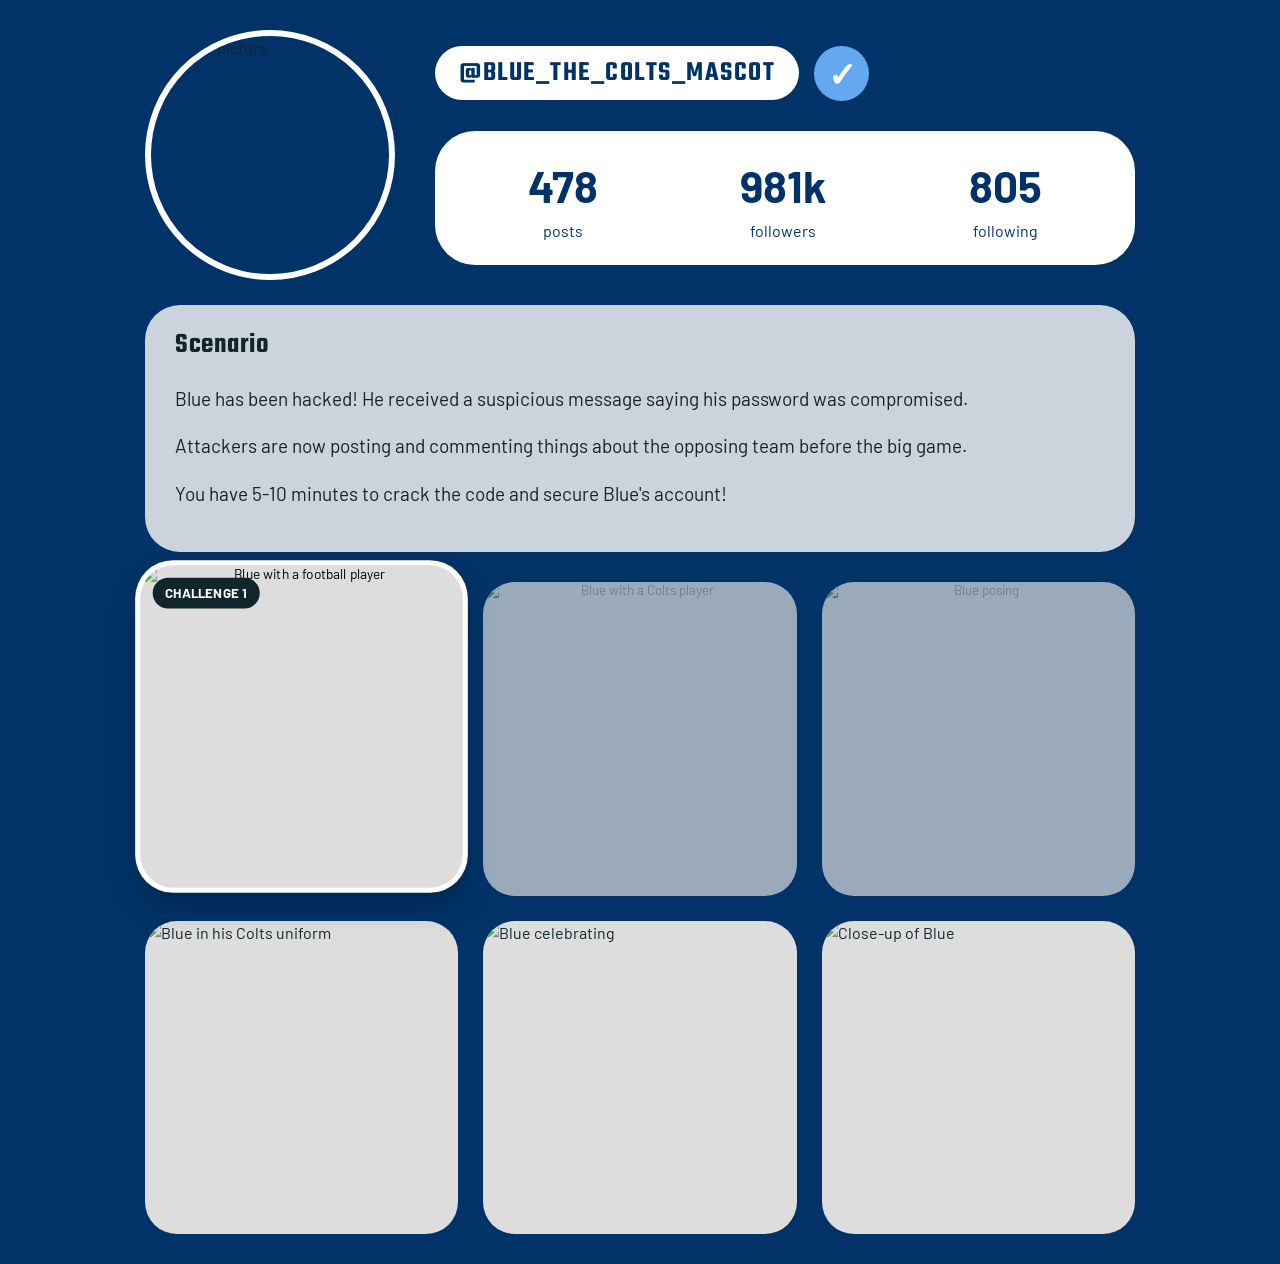
==== index.html @ 4e82610a "Add files via upload" ====
<!DOCTYPE html>
<html lang="en">
<head>
    <meta charset="UTF-8">
    <meta name="viewport" content="width=device-width, initial-scale=1.0">
    <title>Blue Social Page</title>

    <link rel="stylesheet" href="style.css">
    <script src="escape.js" defer></script>
</head>

<body>

    <div class="profile">

        <div class="profile-header">

            <img
                src="images/blueprofilepicture.jpg"
                alt="Profile picture"
                class="profile-picture"
            >

            <div class="profile-info">

                <div class="username-row">
                    <h1>@blue_the_colts_mascot</h1>
                    <span class="verified">✓</span>
                </div>

                <div class="stats">

                    <div>
                        <span class="number">478</span>
                        <span>posts</span>
                    </div>

                    <div>
                        <span class="number">981k</span>
                        <span>followers</span>
                    </div>

                    <div>
                        <span class="number">805</span>
                        <span>following</span>
                    </div>

                </div>

            </div>

        </div>

        <div class="scenario">

            <h2>Scenario</h2>

            <p>
                Blue has been hacked! He received a suspicious message
                saying his password was compromised.
            </p>

            <p>
                Attackers are now posting and commenting things about the
                opposing team before the big game.
            </p>

            <p>
                You have 5-10 minutes to crack the code and secure
                Blue's account!
            </p>

        </div>

        <!-- POSTS / CHALLENGES -->

        <div class="post-grid">
            
            <!-- CHALLENGE 1 -->
             <button class="post challenge" id="challenge1" data-challenge="1">
                <img src="images/bluepost1.jpg" alt="Blue with a football player">
                <span class="challenge-label">Challenge 1</span>
             </button>

            <!-- CHALLENGE 2 -->
            <button class="post challenge" id="challenge2" data-challenge="2">
                <img src="images/bluepost2.jpg" alt="Blue with a Colts player">
                <span class="challenge-label">Challenge 2</span>
            </button>

            <!-- CHALLENGE 3 -->
            <button class="post challenge" id="challenge3" data-challenge="3">
                <img src="images/bluepost3.jpg" alt="Blue posing">
                <span class="challenge-label">Challenge 3</span>
            </button>

            <!-- DECORATIVE POSTS -->
            <div class="post">
                <img src="images/bluepost4.jpg" alt="Blue in his Colts uniform">
            </div>
            <div class="post">
                <img src="images/bluepost5.jpg" alt="Blue celebrating">
            </div>
            <div class="post">
                <img src="images/bluepost6.jpg" alt="Close-up of Blue">
            </div>

        </div>

    </div>

    <!-- FINAL ESCAPE ROOM SUCCESS POPUP -->
     <div class="popup-overlay" id="finalSuccessPopup">
        <div class="success-popup">
            <div class="success-icon">✓</div>

            <h2>Blue's Account Is Secure!</h2>

            <p>
                Congratulations! You've completed all three challenges 
                and helped Blue protect his account from hackers!
            </p>

            <p><strong>Blue is safe, and the escape room is complete!</strong></p>

            <button type="button" class="continue-button" id="restartEscapeRoom">Play Again</button>
        </div>
     </div>

</body>
</html>
---- style.css ----
@import url('https://fonts.googleapis.com/css2?family=Barlow:wght@400;500;600;700;800&&family=Teko:wght@400;500;600;700&display=swap');

* {
    box-sizing: border-box;
}

body {
    margin: 0;
    font-family: 'Barlow', Arial, Helvetica, sans-serif;
    background-color: #013369;
    color: #10252c;
    font-size: 16px;
    line-height: 1.5;
}

h1,
h2,
h3,
.challenge-title {
    font-family: 'Teko', Impact, sans-serif;
    font-weight: 600;
    line-height: 1.1;
}

h1,
.challenge-title {
    letter-spacing: 1.5px;
    text-transform: uppercase;
}

h2 {
    letter-spacing: 0.5px;
}

h3 {
    letter-spacing: 0.3px;
}

p,
button,
input,
textarea,
select,
.message-sender,
.message-bubble,
.sql-block,
.password-item {
    font-family: 'Barlow', Arial, Helvetica, sans-serif;
}

.profile {
    max-width: 1050px;
    margin: 0 auto;
    padding: 30px;
}

/* PROFILE HEADER */

.profile-header {
    display: flex;
    align-items: center;
    gap: 40px;
}

.profile-picture {
    width: 250px;
    height: 250px;
    border-radius: 50%;
    object-fit: cover;
    border: 6px solid white;
}

.profile-info {
    flex: 1;
}

.username-row {
    display: flex;
    align-items: center;
    gap: 15px;
}

.username-row h1 {
    background-color: white;
    color: #013369;
    padding: 12px 24px;
    border-radius: 30px;
    margin: 0;
    font-size: 28px;
}

.verified {
    width: 55px;
    height: 55px;
    display: flex;
    align-items: center;
    justify-content: center;
    border-radius: 50%;
    background-color: #63a8f1;
    color: white;
    font-size: 34px;
    font-weight: bold;
}

/* STATS */

.stats {
    margin-top: 30px;
    background-color: white;
    color: #013369;
    border-radius: 40px;
    padding: 22px;
    display: flex;
    justify-content: space-around;
    text-align: center;
}

.stats div {
    display: flex;
    flex-direction: column;
}

.number {
    font-size: 44px;
    font-weight: bold;
}

/* SCENARIO */

.scenario {
    margin-top: 25px;
    background-color: #cbd4dc;
    color: #10252c;
    border-radius: 35px;
    padding: 25px 30px;
    font-size: 19px;
    line-height: 1.5;
}

.scenario h2 {
    margin-top: 0;
}

/* POSTS */

.post-grid {
    margin-top: 30px;
    display: grid;
    grid-template-columns: repeat(3, 1fr);
    gap: 25px;
}

.post {
    position: relative;
    width: 100%;
    aspect-ratio: 1 / 1;
    overflow: hidden;
    padding: 0;
    border: none;
    border-radius: 32px;
    background-color: #ddd;
}

.post img {
    width: 100%;
    height: 100%;
    display: block;
    object-fit: cover;
}

.challenge {
    cursor: not-allowed;
    transition: transform 0.25s ease, box-shadow 0.25s ease, filter 0.25s ease;
}

.challenge.locked {
    cursor: not-allowed;
    filter: saturate(0.7);
    opacity: 0.7;
}

.challenge.active {
    cursor: pointer;
    transform: translateY(-12px) scale(1.03);
    box-shadow: 0 0 0 5px white, 0 15px 30px rgba(0, 0, 0, 0.3);
    z-index: 5;
}

.challenge.active:hover {
    transform: translateY(-18px) scale(1.05);
    box-shadow: 0 0 0 6px white, 0 20px 35px rgba(0, 0, 0, 0.35);
}

.challenge-label {
    position: absolute;
    top: 12px;
    left: 12px;
    padding: 7px 12px;
    border-radius: 15px;
    background-color: #10252c;
    color: white;
    font-size: 13px;
    font-weight: bold;
    text-transform: uppercase;
}

.challenge.locked .challenge-label {
    display: none;
}

.challenge.complete {
    cursor: default;
    opacity: 0.75;
    filter: saturate(0.7);
}

.challenge.complete::after {
    content: "✓ SOLVED";
    position: absolute;
    top: 12px;
    right: 12px;
    padding: 7px 11px;
    border-radius: 15px;
    background-color: #63a8f1;
    color: white;
    font-size: 13px;
    font-weight: bold;
}

/* CHALLENGE PAGES */

.challenge-title {
    margin: 18px 0;
    text-align: center;
    color: white;
    font-size: 28px;
}

.challenge-container {
    width: min(980px, calc(100% - 40px));
    margin: 0 auto;
    padding: 35px 50px 25px;
    background-color: #cbd4dc;
    border-radius: 48px;
}

.challenge-image {
    display: block;
    width: 100%;
    height: 370px;
    object-fit: cover;
    border-radius: 45px;
}

.challenge-container > h2 {
    margin: 12px 0 20px;
    font-size: 25px;
}

.instructions h3 {
    margin: 0 0 5px;
    font-size: 24px;
}

.instructions p {
    margin: 5px 0 22px;
    font-size: 22px;
    line-height: 1.4;
}

.instructions .hint {
    margin-top: 30px;
}

/* CHALLENGE 1 */
.sql-area {
    margin-top: 20px;
}

.sql-area > h3 {
    margin-bottom: 15px;
    font-size: 22px;
}

.query-slots {
    display: grid;
    grid-template-columns: repeat(4, 1fr);
    gap: 20px;
    margin-bottom: 25px;
}

.query-slot {
    display: flex;
    align-items: center;
    justify-content: center;
    min-height: 115px;
    padding: 10px;
    border: 3px dashed #9ba8b3;
    border-radius: 30px;
    background-color: #e9eef4;
    color: #777;
    font-size: 23px;
    transition: background-color 0.2s ease, border-color 0.2s ease;
}

.query-slot.drag-over {
    border-color: #23698f;
    background-color: #d5e9f5;
}

.query-slot .sql-block {
    width: 100%;
    margin: 0;
}

.sql-blocks {
    display: flex;
    justify-content: center;
    gap: 25px;
    flex-wrap: wrap;
    min-height: 130px;
    padding: 5px;
}

.sql-block {
    display: flex;
    align-items: center;
    justify-content: center;
    min-width: 150px;
    min-height: 110px;
    padding: 20px;
    border-radius: 30px;
    background-color: #f5f6fb;
    color: #013369;
    font-size: 30px;
    font-weight: bold;
    cursor: grab;
    user-select: none;
    box-shadow: 0 2px 5px rgba(0, 0, 0, 0.08);
    transition: transform 0.2s ease, box-shadow 0.2s ease;
}

.sql-block:hover {
    transform: translateY(-5px);
    box-shadow: 0 8px 15px rgba(0, 0, 0, 0.15);
}

.sql-block:active {
    cursor: grabbing;
    transform: scale(0.97);
}

.query-buttons {
    display: flex;
    justify-content: center;
    gap: 20px;
    margin-top: 15px;
}

.query-buttons button,
.continue-button {
    padding: 13px 30px;
    border: none;
    border-radius: 25px;
    background-color: #013369;
    color: white;
    font-size: 18px;
    font-weight: bold;
    cursor: pointer;
}

.query-buttons button:hover,
.continue-button:hover {
    background-color: #004691;
}

#resetQuery {
    background-color: #a5acaf;
}

#resetQuery:hover {
    background-color: #7b8082;
}

.query-message {
    min-height: 28px;
    margin: 15px 0 0;
    text-align: center;
    font-size: 18px;
    font-weight: bold;
}

.query-message.error {
    color: rgb(167, 0, 0);
}

.query-message.success {
    color: #63a8f1;
}

.back-button {
    margin: 15px 0 20px 16px;
    padding: 12px 35px;
    border: none;
    border-radius: 25px;
    background-color: #dce3e8;
    font-size: 18px;
    font-weight: bold;
    cursor: pointer;
}

.back-button:hover {
    background-color: white;
}

.popup-overlay {
    position: fixed;
    inset: 0;
    display: none;
    align-items: center;
    justify-content: center;
    padding: 20px;
    background-color: rgba(0, 0, 0, 0.65);
    z-index: 1000;
}

.popup-overlay.show {
    display: flex;
}

.success-popup {
    position: relative;
    width: min(650px, 100%);
    max-height: 90vh;
    overflow-y: auto;
    padding: 35px;
    border-radius: 35px;
    background-color: #e1e8ee;
    text-align: center;
    box-shadow: 0 20px 50px rgba(0, 0, 0, 0.35);
    animation: popupAppear 0.25s ease;
}

@keyframes popupAppear {
    from {
        opacity: 0;
        transform: scale(0.9);
    }
    to {
        opacity: 1;
        transform: scale(1);
    }
}

.success-icon {
    display: flex;
    align-items: center;
    justify-content: center;
    width: 65px;
    height: 65px;
    margin: 0 auto 10px;
    border-radius: 50%;
    background-color: #63a8f1;
    color: white;
    font-size: 40px;
    font-weight: bold;
}

.success-popup h2 {
    margin: 5px 0 10px;
    font-size: 30px;
}

.success-popup > p {
    font-size: 18px;
}

.close-popup {
    position: absolute;
    top: 15px;
    right: 20px;
    border: none;
    background: none;
    font-size: 32px;
    cursor: pointer;
    color: #333;
}

.close-popup:hover {
    color: #000;
}

.fake-table-container {
    margin: 25px 0;
    padding: 18px;
    border-radius: 20px;
    background-color: white;
}

.fake-table-container h3 {
    margin: 0 0 12px;
    text-align: left;
    font-size: 20px;
}

table {
    width: 100%;
    border-collapse: collapse;
    font-size: 15px;
}

th,
td {
    padding: 11px;
    border: 1px solid #aeb8c0;
    text-align: left;
}

th {
    background-color: #23698f;
    color: white;
}

td {
    background-color: #f5f7f9;
}

.next-clue {
    margin: 20px 0;
    padding: 18px;
    border-radius: 20px;
    background-color: #fff4c7;
    border: 2px solid #d6bd5b;
    text-align: left;
}

.next-clue h3 {
    margin-top: 0;
    font-size: 20px;
}

.next-clue p {
    margin: 7px 0;
    font-size: 17px;
    line-height: 1.4;
}

.continue-button {
    background-color: #63a8f1;
}

.continue-button:hover {
    background-color: #63a8f1;
}

/* CHALLENGE 2 */
.password-area {
    margin-top: 20px;
}

.password-columns {
    display: grid;
    grid-template-columns: repeat(3, 1fr);
    gap: 0;
    margin: 10px auto 8px;
    max-width: 820px;
    background-color: white;
}

.password-column {
    min-width: 0;
    border-right: 1px solid #d0d0d0;
}

.password-column:last-child {
    border-right: none;
}

.password-column-header {
    display: flex;
    align-items: center;
    justify-content: center;
    min-height: 75px;
    background-color: #0757b8;
    color: white;
    font-size: 34px;
    font-weight: bold;
    text-align: center;
}

.password-drop-zone {
    min-height: 270px;
    padding: 12px;
    background-color: #ffffff;
    transition: background-color 0.2s ease, box-shadow 0.2s ease;
}

.password-drop-zone.drag-over {
    background-color: #d8ecfa;
    box-shadow: inset 0 0 0 4px #23698f;
}

.drop-message {
    margin: 15px 0;
    text-align: center;
    color: #9a9a9a;
    font-size: 16px;
    font-style: italic;
    pointer-events: none;
}

.password-drop-zone .password-item {
    width: 100%;
    margin-bottom: 8px;
}

.password-drop-zone .password-item:last-child {
    margin-bottom: 0;
}

.password-box {
    max-width: 860px;
    margin: 0 auto;
    padding: 8px 35px;
    border-radius: 45px;
    background-color: #f5f6fb;
    text-align: center;
}

.password-box h3 {
    display: inline-block;
    margin: 0 20px 0 0;
    font-size: 22px;
}

.password-options {
    display: flex;
    justify-content: center;
    align-items: center;
    gap: 10px 28px;
    flex-wrap: wrap;
    min-height: 85px;
    padding: 8px 0;
}

.password-item {
    display: inline-flex;
    align-items: center;
    justify-content: center;
    padding: 8px 12px;
    border-radius: 10px;
    background-color: transparent;
    font-size: 17px;
    font-weight: bold;
    cursor: grab;
    user-select: none;
    transition: transform 0.2s ease, background-color 0.2s ease, box-shadow 0.2s ease;
}

.password-item:hover {
    transform: translateY(-3px);
    background-color: #e2e7ec;
    box-shadow: 0 3px 8px rgba(0, 0, 0, 0.12);
}

.password-item:active {
    cursor: grabbing;
    transform: scale(0.97);
}

.password-item.dragging {
    opacity: 0.45;
}

.password-drop-zone .password-item {
    padding: 10px;
    background-color: #f5f6fb;
    border-radius: 12px;
    font-size: 16px;
    cursor: grab;
    overflow-wrap: anywhere;
}

.password-buttons {
    display: flex;
    justify-content: center;
    gap: 20px;
    margin-top: 15px;
}

.password-buttons button {
    padding: 13px 30px;
    border: none;
    border-radius: 25px;
    background-color: #23698f;
    color: white;
    font-size: 18px;
    font-weight: bold;
    cursor: pointer;
}

.password-buttons button:hover {
    background-color: #174e6d;
}

#resetPasswords {
    background-color: #a5acaf;
}

#resetPasswords:hover {
    background-color: #878c8f;
}

/* CHALLENGE 3: PHISHING OR REAL ; the container is different here because of the different layout */

.challenge3-container {
    width: 94%;
    max-width: 1250px;
    margin: 30px auto;
    padding: 25px;
    box-sizing: border-box;
}

.challenge3-instructions {
    margin: 0 0 45px;
    color: white;
    font-size: 1.25rem;
    line-height: 1.5;
}

.challenge3-instructions h3 {
    margin-bottom: 3px;
}

.challenge3-instructions p {
    margin-top: 0;
}

.message-game {
    display: grid;
    grid-template-columns: 1.3fr 0.9fr;
    gap: 35px;
    align-items: stretch;
}

.inbox-panel {
    min-width: 0;
    padding: 20px;
    background: #cbd4dc;
    border-radius: 45px;
    color: #080808;
}

.inbox-panel > h2 {
    margin: 0 0 15px;
    text-align: center;
    font-size: 1.8rem;
}

.inbox-profile {
    display: flex;
    align-items: center;
    gap: 16px;
    margin-bottom: 25px;
    padding: 0 5px;
}

.inbox-profile img {
    width: 105px;
    height: 105px;
    flex-shrink: 0;
    border-radius: 50%;
    object-fit: cover;
}

.inbox-profile h3 {
    overflow-wrap: anywhere;
    font-size: 1.2rem;
}

.message-list {
    display: flex;
    flex-direction: column;
    gap: 20px;
    min-height: 200px;
}

.message-card {
    display: flex;
    align-items: center;
    gap: 14px;
    min-width: 0;
    padding: 4px;
    border: 2px solid transparent;
    border-radius: 20px;
    cursor: grab;
    transition: background-color 0.15s, border-color 0.15s;
}

.message-card:hover {
    background-color: rgba(255, 255, 255, 0.35);
    border-color: #8c9eac;
}

.message-card:active {
    cursor: grabbing;
}

.message-card.dragging {
    opacity: 0.45;
}

.message-card > img {
    width: 90px;
    height: 90px;
    flex: 0 0 90px;
    border-radius: 50%;
    object-fit: cover;
}

.message-content {
    flex: 1;
    min-width: 0;
}

.message-sender {
    display: inline-block;
    max-width: 100%;
    margin-bottom: 8px;
    padding: 9px 12px;
    border-radius: 22px;
    background: white;
    font-size: 0.95rem;
    font-weight: bold;
    overflow-wrap: anywhere;
}

.message-bubble {
    padding: 13px 16px;
    border-radius: 28px;
    background: white;
    font-size: 1rem;
    line-height: 1.45;
    overflow-wrap: anywhere;
}

.sorting-panels {
    display: flex;
    flex-direction: column;
    gap: 20px;
    min-width: 0;
    padding-top: 25px;
}

.sorting-panel {
    min-width: 0;
    min-height: 290px;
    padding: 20px;
    border-radius: 45px;
    background: #cbd4dc;
    color: #080808;
}

.sorting-panel h2 {
    margin: 0 0 10px;
    text-align: center;
    font-size: 1.7rem;
}

.message-drop-zone {
    display: flex;
    flex-direction: colunn;
    gap: 12px;
    min-height: 175px;
    padding: 10px 0;
    border: 2px dashed transparent;
    border-radius: 20px;
    transition: background-color 0.15s, border-color 0.15s;
}

.message-drop-zone.drag-over {
    border-color: #23698f;
    background: rgba(255, 255, 255, 0.55);
}

.drop-message {
    margin: auto;
    padding: 12px;
    color: #596875;
    text-align: center;
    font-size: 0.95rem;
}

.message-drop-zone .message-card {
    align-items: flex-start;
    gap: 8px;
    padding: 2px;
}

.message-drop-zone .message-card > img {
    width: 55px;
    height: 55px;
    flex-basis: 55px;
}

.message-drop-zone .message_sender {
    margin-bottom: 5px;
    padding: 6px 9px;
    font-size: 0.75rem;
}

.message-drop-zone .message-bubble {
    padding: 9px 11px;
    border-radius: 20px;
    font-size: 0.78rem;
    line-height: 1.35;
}

.message-buttons {
    display: flex;
    justify-content: center;
    flex-wrap: wrap;
    gap: 15px;
    margin: 25px 0 10px;
}

.message-buttons button {
    padding: 12px 24px;
    border: none;
    border-radius: 25px;
    background: #cbd4dc;
    color: #080808;
    font-size: 1rem;
    font-weight: bold;
    cursor: pointer;
}

.message-buttons button:hover {
    background: white;
}

#messageResult {
    text-align: center;
    font-weight: bold;
}

/* MOBILE */

@media (max-width: 750px) {
    .profile-header {
        flex-direction: column;
        text-align: center;
    }

    .username-row {
        justify-content: center;
    }

    .post-grid {
        grid-template-columns: repeat(2, 1fr);
    }

    .challenge.active {
        transform: translateY(-7px) scale(1.03);
    }

    .challenge-container {
        width: calc(100% - 20px);
        padding: 25px;
        border-radius: 30px;
    }
    
    .challenge-image {
        height: 250px;
        border-radius: 25px;
    }

    .instructions p {
        font-size: 18px;
    }

    .query-slots {
        grid-template-columns: repeat(2, 1fr);
        gap: 12px;
    }

    .sql-block {
        min-width: 120px;
        min-height: 80px;
        font-size: 22px;
    }

    .query-buttons {
        flex-direction: column;
    }

    .query-buttons button {
        width: 100%;
    }

    .password-columns {
        grid-template-columns: 1fr;
    }

    .password-column {
        border-right: none;
        border-bottom: 1px solid #d0d0d0;
    }

    .password-column:last-child {
        border-bottom: none;
    }

    .password-drop-zone {
        min-height: 150px;
    }

    .password-column-header {
        min-height: 60px;
        font-size: 28px;
    }

    .password-box {
        padding: 12px 20px;
        border-radius: 30px;
    }

    .password-options {
        gap: 6px 12px;
    }

    .password-buttons {
        flex-direction: column;
    }

    .password-buttons button {
        width: 100%;
    }
}

/* FINAL HOMEPAGE SUCCESS POPUP */

#finalSuccessPopup .success-popup {
    width: 90%;
    max-width: 600px;
    box-sizing: border-box;
}

#finalSuccessPopup .success-icon {
    margin-bottom: 15px;
}

#finalSuccessPopup h2 {
    margin-bottom: 15px;
}

#finalSuccessPopup p {
    line-height: 1.6;
}

#restartEscapeRoom {
    margin-top: 15px;
    cursor: pointer;
}

@media (max-width: 850px) {
    .message-game {
        grid-template-columns: 1fr;
        gap: 25px;
    }

    .sorting-panels {
        padding-top: 0;
    }

    .sorting-panel {
        min-height: 220px;
    }
}

@media (max-width: 500px) {
    .challenge3-container {
        width: 100%;
        padding: 12px;
    }

    .challenge3-instructions {
        font-size: 1rem;
        margin-bottom: 25px;
    }

    .inbox-panel,
    .sorting-panel {
        padding: 14px;
        border-radius: 28px;
    }

    .inbox-profile img {
        width: 75px;
        height: 75px;
    }

    .inbox-profile h3 {
        font-size: 1rem;
    }

    .message-card {
        gap: 8px;
    }

    .message-card > img {
        width: 60px;
        height: 60px;
        flex-basis: 60px;
    }

    .message-bubble {
        padding: 10px 12px;
        font-size: 0.9rem;
    }
}
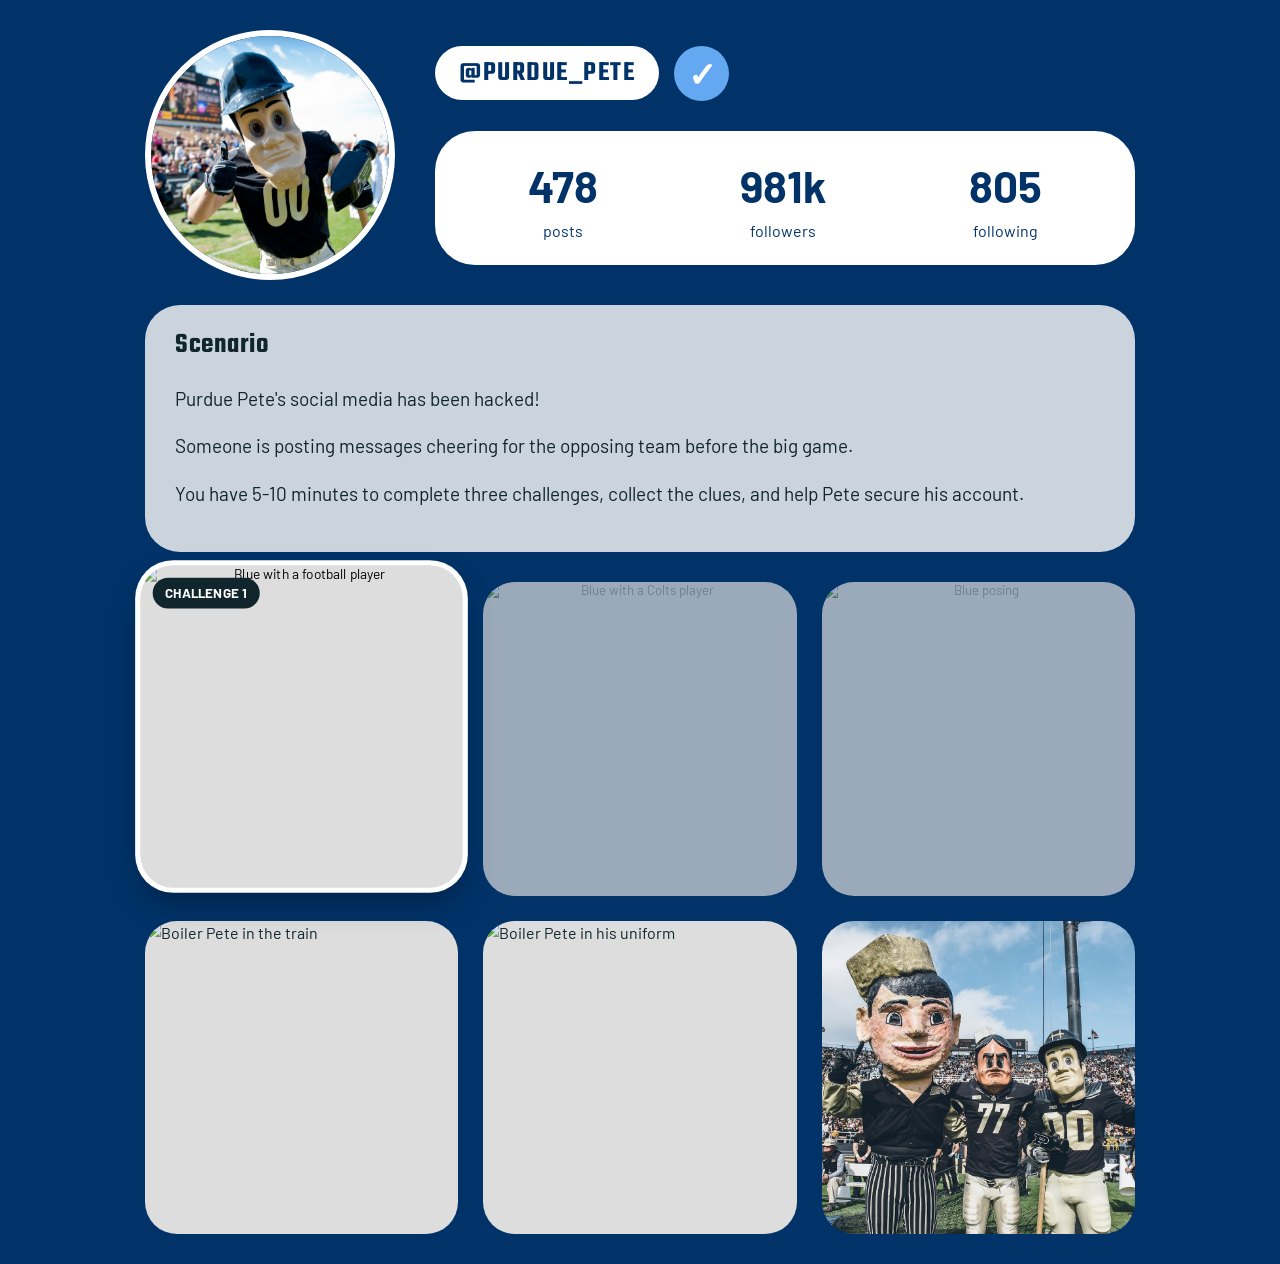
==== commit 8946cb2b: "Update index.html" ====
--- a/index.html
+++ b/index.html
@@ -16,7 +16,7 @@
         <div class="profile-header">
 
             <img
-                src="images/blueprofilepicture.jpg"
+                src="images/boilerpete.jpg"
                 alt="Profile picture"
                 class="profile-picture"
             >
@@ -24,7 +24,7 @@
             <div class="profile-info">
 
                 <div class="username-row">
-                    <h1>@blue_the_colts_mascot</h1>
+                    <h1>@purdue_pete</h1>
                     <span class="verified">✓</span>
                 </div>
 
@@ -56,18 +56,16 @@
             <h2>Scenario</h2>
 
             <p>
-                Blue has been hacked! He received a suspicious message
-                saying his password was compromised.
+                Purdue Pete's social media has been hacked!
             </p>
 
             <p>
-                Attackers are now posting and commenting things about the
-                opposing team before the big game.
+                Someone is posting messages cheering for the opposing team before the big game. 
             </p>
 
             <p>
-                You have 5-10 minutes to crack the code and secure
-                Blue's account!
+                You have 5-10 minutes to complete three challenges, collect the clues, and help 
+                Pete secure his account.
             </p>
 
         </div>
@@ -96,13 +94,13 @@
 
             <!-- DECORATIVE POSTS -->
             <div class="post">
-                <img src="images/bluepost4.jpg" alt="Blue in his Colts uniform">
+                <img src="images/boiler pete 1.jpg" alt="Boiler Pete in the train">
             </div>
             <div class="post">
-                <img src="images/bluepost5.jpg" alt="Blue celebrating">
+                <img src="images/bpfootball.jpg" alt="Boiler Pete in his uniform">
             </div>
             <div class="post">
-                <img src="images/bluepost6.jpg" alt="Close-up of Blue">
+                <img src="images/bp4.jpg" alt="All Boiler Pete versions">
             </div>
 
         </div>
@@ -114,14 +112,14 @@
         <div class="success-popup">
             <div class="success-icon">✓</div>
 
-            <h2>Blue's Account Is Secure!</h2>
+            <h2>Boiler Pete's Account Is Secure!</h2>
 
             <p>
                 Congratulations! You've completed all three challenges 
-                and helped Blue protect his account from hackers!
+                and helped Boiler Pete protect his account from hackers!
             </p>
 
-            <p><strong>Blue is safe, and the escape room is complete!</strong></p>
+            <p><strong>Boiler Pete is safe, and the escape room is complete!</strong></p>
 
             <button type="button" class="continue-button" id="restartEscapeRoom">Play Again</button>
         </div>
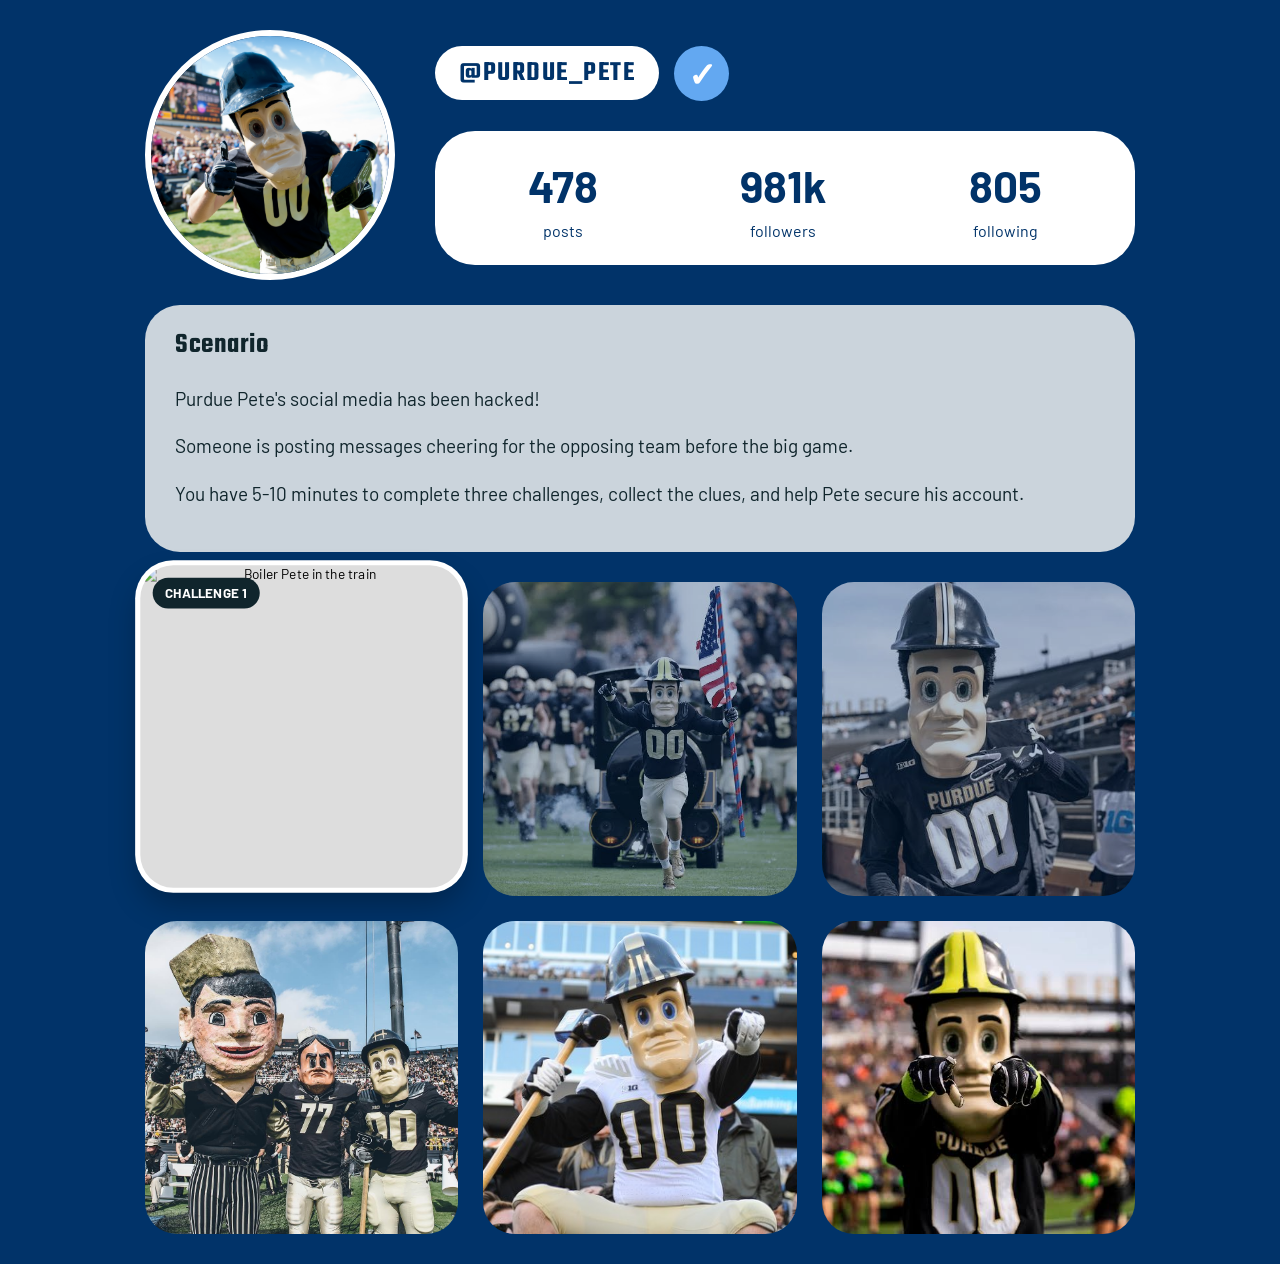
==== commit 9adb5b47: "Update index.html" ====
--- a/index.html
+++ b/index.html
@@ -3,7 +3,7 @@
 <head>
     <meta charset="UTF-8">
     <meta name="viewport" content="width=device-width, initial-scale=1.0">
-    <title>Blue Social Page</title>
+    <title>Boiler Pete Social Page</title>
 
     <link rel="stylesheet" href="style.css">
     <script src="escape.js" defer></script>
@@ -76,31 +76,31 @@
             
             <!-- CHALLENGE 1 -->
              <button class="post challenge" id="challenge1" data-challenge="1">
-                <img src="images/bluepost1.jpg" alt="Blue with a football player">
+                <img src="images/boiler pete 1.jpg" alt="Boiler Pete in the train">
                 <span class="challenge-label">Challenge 1</span>
              </button>
 
             <!-- CHALLENGE 2 -->
             <button class="post challenge" id="challenge2" data-challenge="2">
-                <img src="images/bluepost2.jpg" alt="Blue with a Colts player">
+                <img src="images/bp3.jpeg" alt="Boiler Pete leading the players">
                 <span class="challenge-label">Challenge 2</span>
             </button>
 
             <!-- CHALLENGE 3 -->
             <button class="post challenge" id="challenge3" data-challenge="3">
-                <img src="images/bluepost3.jpg" alt="Blue posing">
+                <img src="images/bpfootball.jpeg" alt="Boiler Pete in his uniform">
                 <span class="challenge-label">Challenge 3</span>
             </button>
 
             <!-- DECORATIVE POSTS -->
             <div class="post">
-                <img src="images/boiler pete 1.jpg" alt="Boiler Pete in the train">
+                <img src="images/bp4.jpg" alt="All Boiler Pete versions">
             </div>
             <div class="post">
-                <img src="images/bpfootball.jpg" alt="Boiler Pete in his uniform">
+                <img src="images/bp5.jpg" alt="Boiler Pete with a hammer">
             </div>
             <div class="post">
-                <img src="images/bp4.jpg" alt="All Boiler Pete versions">
+                <img src="images/bp6.jpeg" alt="Boiler Pete pointing">
             </div>
 
         </div>
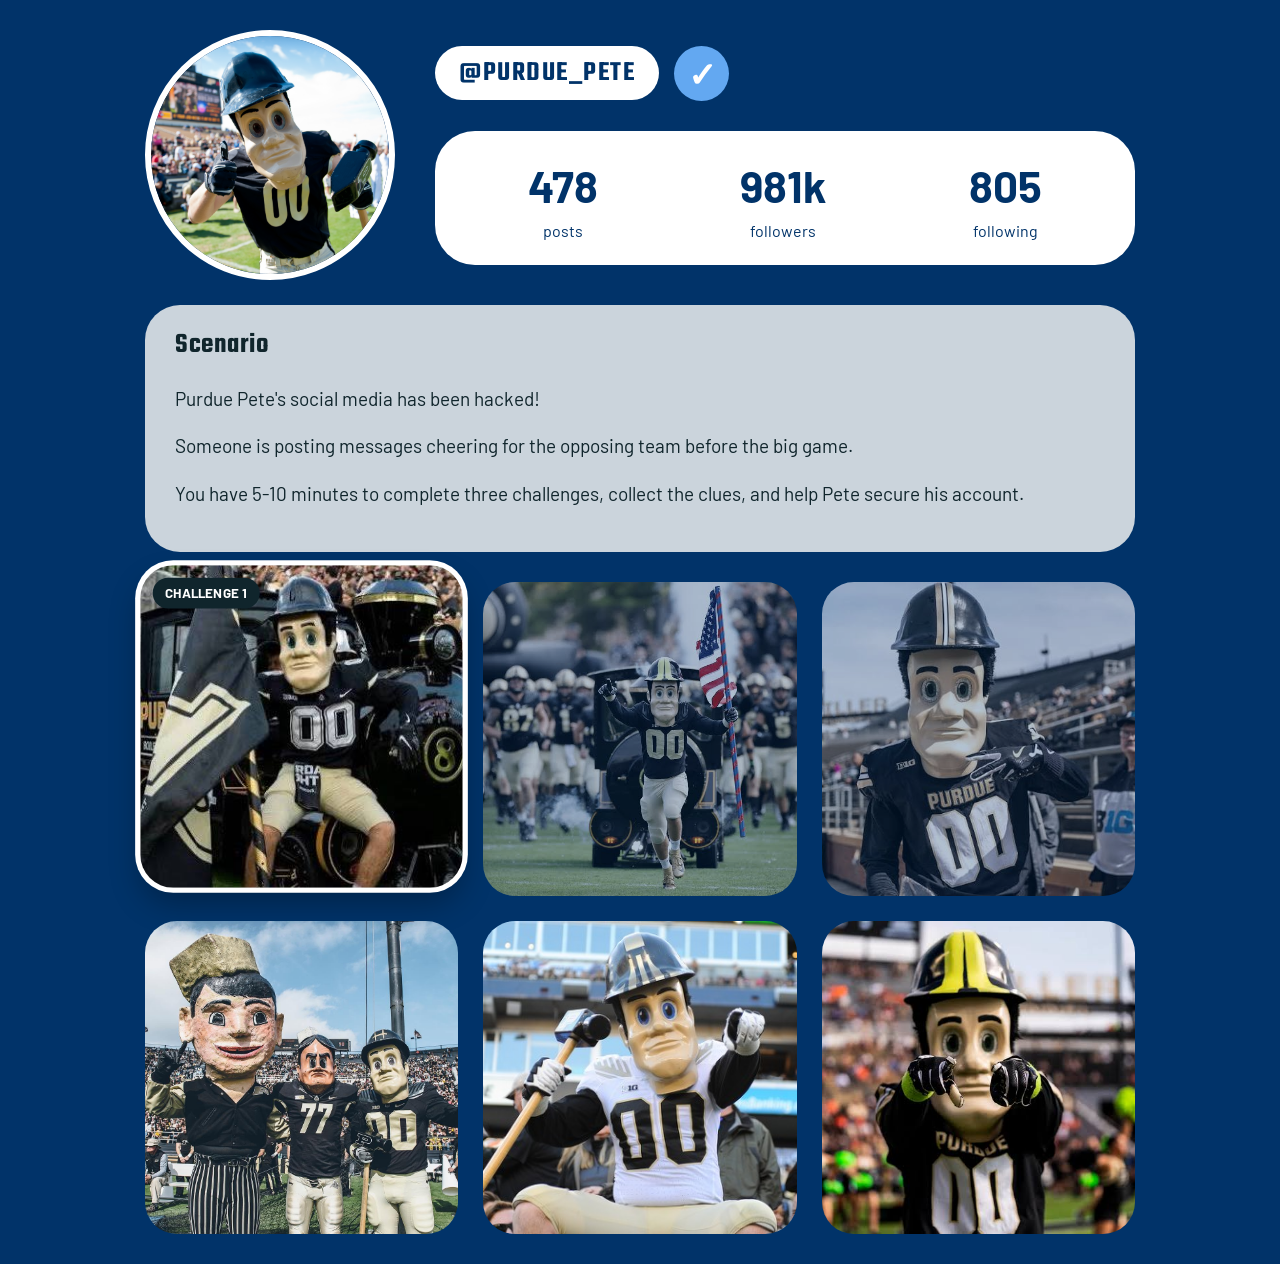
==== commit df565e07: "Update index.html" ====
--- a/index.html
+++ b/index.html
@@ -76,7 +76,7 @@
             
             <!-- CHALLENGE 1 -->
              <button class="post challenge" id="challenge1" data-challenge="1">
-                <img src="images/boiler pete 1.jpg" alt="Boiler Pete in the train">
+                <img src="images/boiler pete 1.jpeg" alt="Boiler Pete in the train">
                 <span class="challenge-label">Challenge 1</span>
              </button>
 
